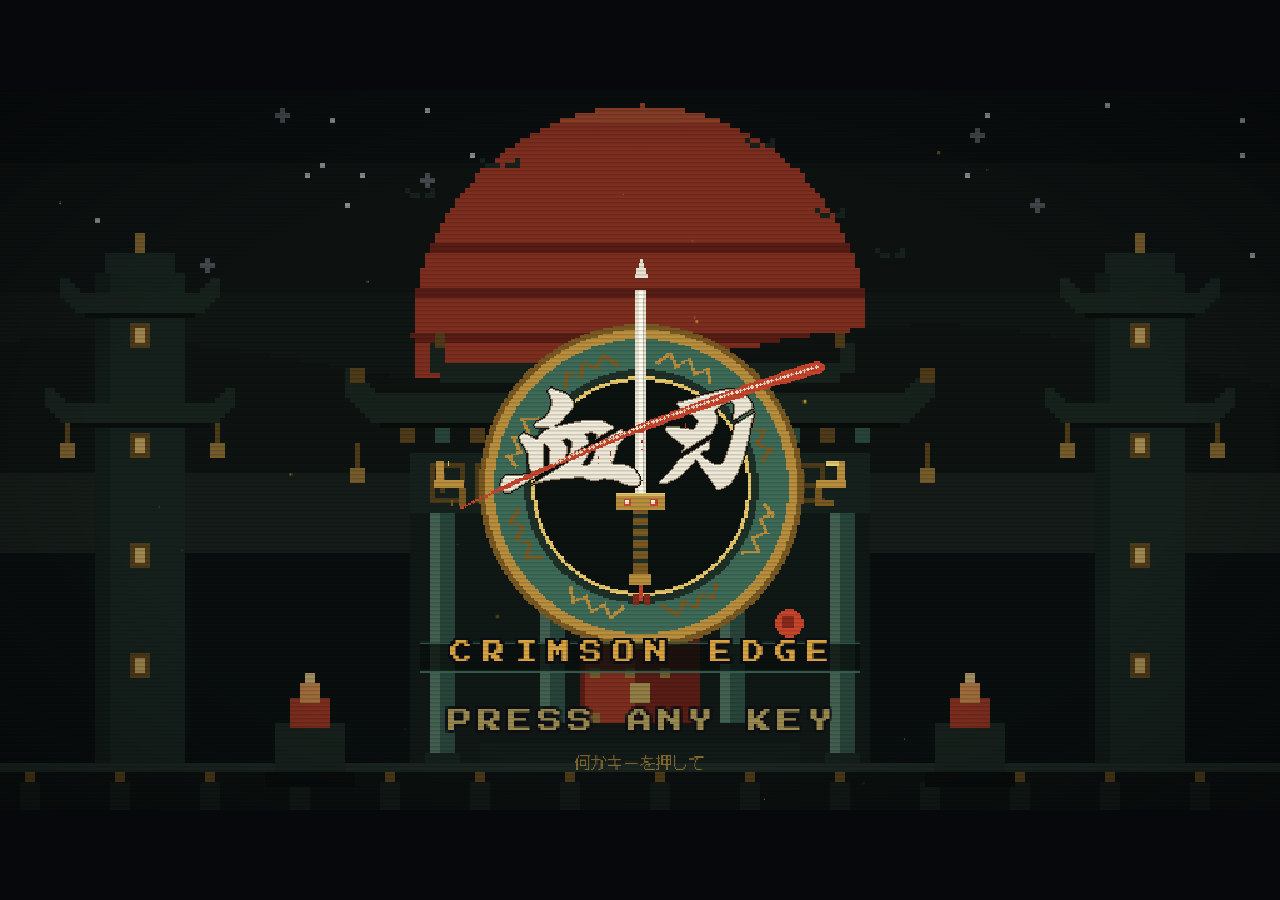
==== index.html @ 84566575 "血刃 CRIMSON EDGE M0-M1.3 全里程碑 + New Fight Q版格斗分支 (公开版)" ====
<!DOCTYPE html>
<html lang="zh">
<head>
<meta charset="utf-8">
<title>血刃 CRIMSON EDGE</title>
<meta name="viewport" content="width=device-width, initial-scale=1">
<link rel="icon" type="image/png" href="assets/favicon.png">
<link rel="stylesheet" href="css/style.css?v=7">
</head>
<body>
<div id="stage">
  <canvas id="game" width="1024" height="576"></canvas>
  <div id="crt"></div>
  <div id="err"></div>
</div>
<script src="js/audio.js?v=7"></script>
<script src="js/input.js?v=7"></script>
<script src="js/data.js?v=7"></script>
<script src="js/roster.js?v=8"></script>
<script src="js/sprites.js?v=7"></script>
<script src="js/fighter.js?v=7"></script>
<script src="js/supers.js?v=8"></script>
<script src="js/ai.js?v=7"></script>
<script src="js/ui.js?v=7"></script>
<script src="js/howto.js?v=7"></script>
<script src="js/stages.js?v=8"></script>
<script src="js/main.js?v=9"></script>
<script src="js/quest.js?v=9"></script>
<script src="js/select2.js?v=8"></script>
</body>
</html>
---- css/style.css ----
@font-face {
  font-family: 'PressStart';
  src: url('../assets/fonts/PressStart2P.ttf') format('truetype');
  font-display: block;
}
@font-face {
  font-family: 'FusionPixel';
  src: url('../assets/fonts/FusionPixel-zh.woff2') format('woff2');
  font-display: block;
}
@font-face {
  font-family: 'FusionPixelJA';
  src: url('../assets/fonts/FusionPixel-ja.woff2') format('woff2');
  font-display: block;
}
/* 青柳衡山フォントT (free incl. commercial/logo use) — title-logo kanji only */
@font-face {
  font-family: 'KouzanBrush';
  src: url('../assets/fonts/AoyagiKouzanT.ttf') format('truetype');
  font-display: block;
}

html, body {
  margin: 0;
  padding: 0;
  height: 100%;
  background: #07080c;
  overflow: hidden;
}

body {
  display: flex;
  align-items: center;
  justify-content: center;
}

#stage {
  position: relative;
  line-height: 0;
}

#game {
  width: min(100vw, calc(100vh * 16 / 9));
  height: auto;
  image-rendering: pixelated;
  image-rendering: crisp-edges;
  background: #0b0d12;
}

/* scanline + vignette overlay for the modern-retro CRT feel */
#crt {
  position: absolute;
  inset: 0;
  pointer-events: none;
  background:
    radial-gradient(ellipse at center, rgba(0,0,0,0) 58%, rgba(0,0,0,0.34) 100%),
    repeating-linear-gradient(to bottom, rgba(0,0,0,0.14) 0px, rgba(0,0,0,0.14) 1px, rgba(0,0,0,0) 2px, rgba(0,0,0,0) 4px);
  mix-blend-mode: multiply;
}

#err {
  display: none;
  position: absolute;
  left: 0; right: 0; top: 0;
  padding: 8px 12px;
  background: #b00020;
  color: #fff;
  font: 12px/1.5 monospace;
  white-space: pre-wrap;
  z-index: 10;
}
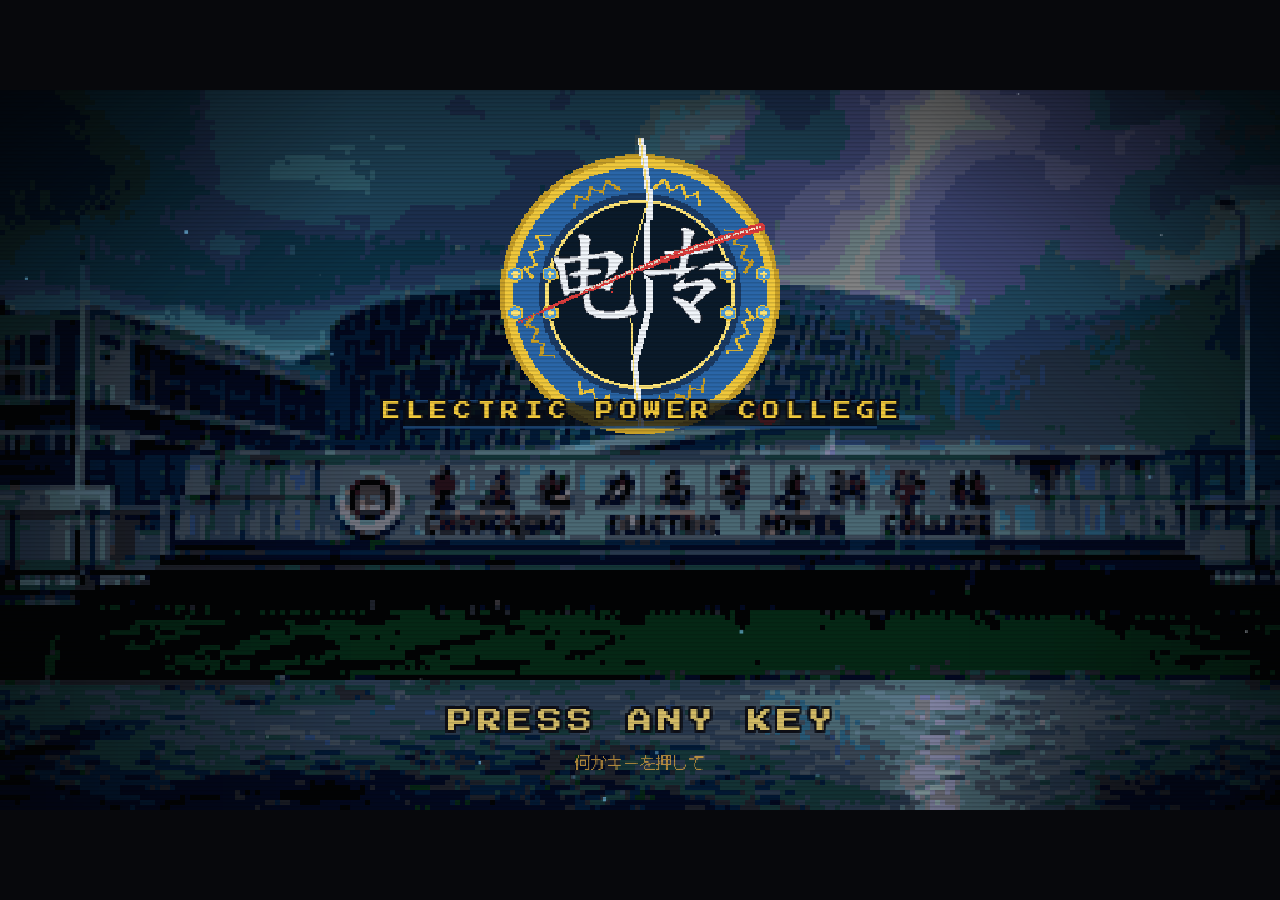
==== commit a6a2f956: "校园换皮: 电专主题 UI/标题页 + 博士与肉盾双角色 + 远程普攻与招式演出 标题页与 UI 从「青铜·雷紋」换到「电力·蓝金」, 让美术身份跟校园主题一致: 标题底图用校园夜雷照片走像素化管线(" ====
--- a/index.html
+++ b/index.html
@@ -2,10 +2,10 @@
 <html lang="zh">
 <head>
 <meta charset="utf-8">
-<title>血刃 CRIMSON EDGE</title>
+<title>电专 ELECTRIC POWER COLLEGE</title>
 <meta name="viewport" content="width=device-width, initial-scale=1">
 <link rel="icon" type="image/png" href="assets/favicon.png">
-<link rel="stylesheet" href="css/style.css?v=7">
+<link rel="stylesheet" href="css/style.css?v=10">
 </head>
 <body>
 <div id="stage">
@@ -13,19 +13,19 @@
   <div id="crt"></div>
   <div id="err"></div>
 </div>
-<script src="js/audio.js?v=7"></script>
-<script src="js/input.js?v=7"></script>
-<script src="js/data.js?v=7"></script>
-<script src="js/roster.js?v=8"></script>
-<script src="js/sprites.js?v=7"></script>
-<script src="js/fighter.js?v=7"></script>
-<script src="js/supers.js?v=8"></script>
-<script src="js/ai.js?v=7"></script>
-<script src="js/ui.js?v=7"></script>
-<script src="js/howto.js?v=7"></script>
-<script src="js/stages.js?v=8"></script>
-<script src="js/main.js?v=9"></script>
-<script src="js/quest.js?v=9"></script>
-<script src="js/select2.js?v=8"></script>
+<script src="js/audio.js?v=10"></script>
+<script src="js/input.js?v=10"></script>
+<script src="js/data.js?v=10"></script>
+<script src="js/roster.js?v=10"></script>
+<script src="js/sprites.js?v=10"></script>
+<script src="js/fighter.js?v=10"></script>
+<script src="js/supers.js?v=10"></script>
+<script src="js/ai.js?v=10"></script>
+<script src="js/ui.js?v=10"></script>
+<script src="js/howto.js?v=10"></script>
+<script src="js/stages.js?v=10"></script>
+<script src="js/main.js?v=10"></script>
+<script src="js/quest.js?v=10"></script>
+<script src="js/select2.js?v=10"></script>
 </body>
 </html>
